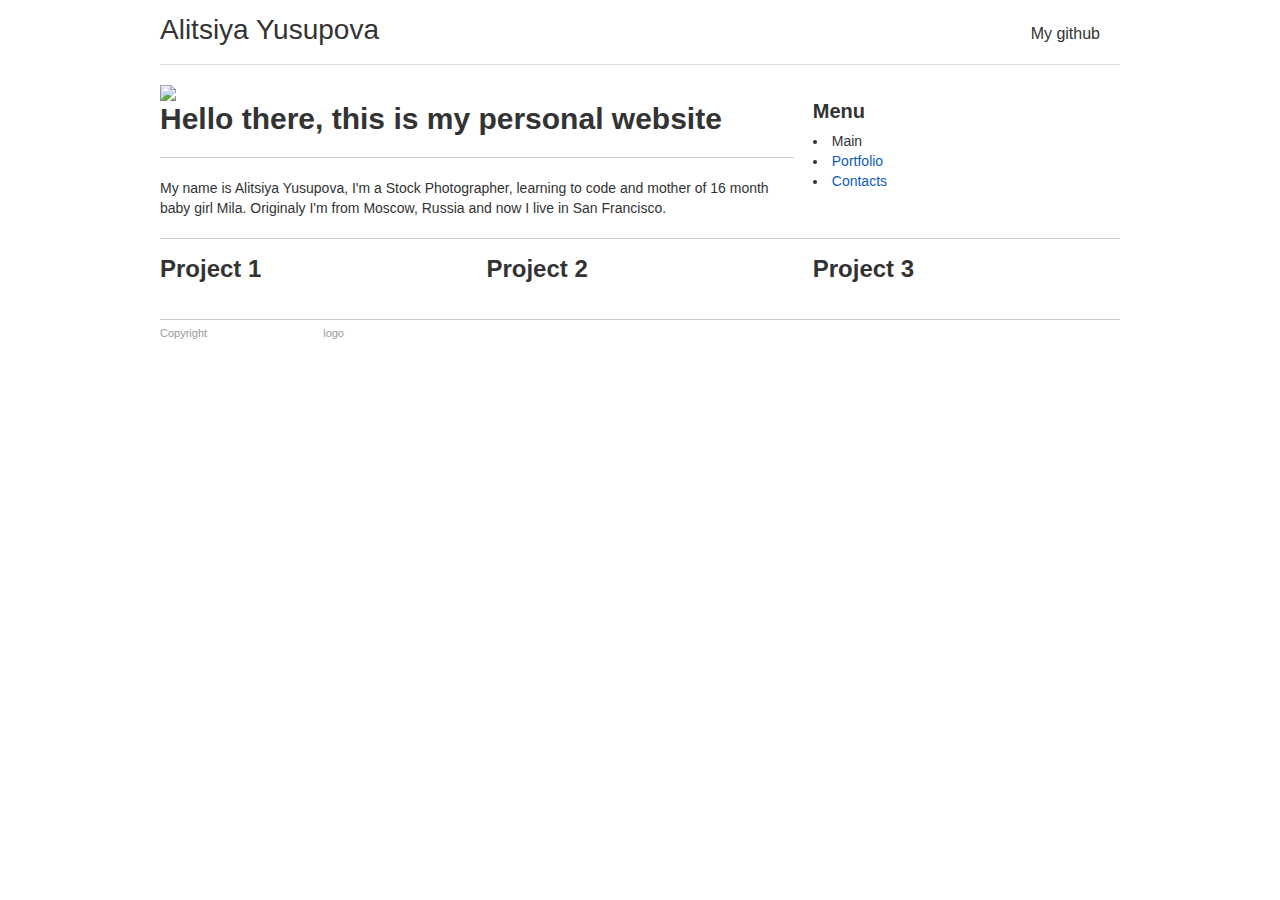
==== index.html @ 3dc0ed8a "first commit" ====
<!DOCTYPE html>
<html lang="en">

<head>
    <meta charset="UTF-8">
    <title>Personal Website</title>
    <link href="minimal.css" rel="stylesheet">
    <style type="text/css"></style>
</head>

<body>
    <div class="container">
        <header>
            <a class="logo" href="">Alitsiya Yusupova</a>
            <nav class="float-right">
                <ul>
                    <li><a href="https://github.com/alitsiya">My github</a></li>
                </ul>
            </nav>
        </header>
        <div class="row">
            <div class="col-12">
                <img class="center" src="http://imgfill.com/728x90" </div>
            </div>
            <div class="row">
                <div class="col-8">
                    <h1>Hello there, this is my personal website</h1>
                    <hr>
                    My name is Alitsiya Yusupova, I'm a Stock Photographer, learning to code and mother of 16 month baby girl Mila. Originaly I'm from Moscow, Russia and now I live in San Francisco.
                </div>
                <div class="col-4">
                    <h3>Menu</h3>
                    <ul>
                        <li>Main</li>
                        <li><a href="portfolio.html">Portfolio</a></li>
            
                        <li><a href="contacts.html">Contacts</a></li>
                    </ul>
                </div>
        </div>
        <hr>
        <div class="row">
            <div class="col-4">
                <h2>Project 1</h2></div>
            <div class="col-4">
                <h2>Project 2</h2></div>
            <div class="col-4">
                <h2>Project 3</h2></div>
        </div>
    <footer><div class="col-2">Copyright</div><div class="col-2">logo</div></footer>
    </div>
</body>

</html>
---- minimal.css ----
/*
	Minimal CSS
	minimalcss.com
*/

/* Reset */
* { margin: 0; padding: 0; -webkit-box-sizing: border-box; -moz-box-sizing: border-box; box-sizing: border-box; }

/* Layout */
body { background-color: #fff; color: #333;	font: 14px/20px "HelveticaNeue-Light", "HelveticaNeue", Helvetica, Arial, sans-serif; }

header { width: 100%; margin: 0 auto; position: relative; padding: 20px 0; border-bottom: 1px solid #ddd; margin-bottom: 20px; }
.logo { font-size: 28px; color: #333; }

nav ul { margin: 0; }
nav ul li { display: inline; margin-right: 20px; font-size: 16px; line-height: 28px; color: #333; }
nav ul li a { color: #333; }

.container { position: relative; text-align: left; width: 960px; max-width: 90%; margin: 0 auto; }

footer { border-top:1px solid #ccc; font-size:11px; line-height:26px; color:#999; }
footer a { color:#999999; }
footer a:hover { color:#105CB6; }
footer ul li { display:inline; list-style:none; padding-left:20px; }

/* Grid */
.row { width: 100%; margin:0 auto 20px auto; display:inline-block; position:relative; }
.col-1, .col-2, .col-3, .col-4, .col-5, .col-6, .col-7, .col-8, .col-9, .col-10, .col-11, .col-12 { float: left; margin-right: 2%; }
.row .col-1:last-child, .row .col-2:last-child, .row .col-3:last-child, .row .col-4:last-child, .row .col-5:last-child, .row .col-6:last-child, .row .col-7:last-child, .row .col-8:last-child, .row .col-9:last-child, .row .col-10:last-child, .row .col-11:last-child, .row .col-12:last-child { margin-right: 0; }
.row:after, .clearfix:after { content: "."; display: block; height: 0; clear: both; visibility: hidden; }

.col-1  { width: 6%; }
.col-2  { width: 15%; }
.col-3  { width: 23.5%; }
.col-4  { width: 32%; }
.col-5  { width: 40%; }
.col-6  { width: 49%; }
.col-7  { width: 56.5%; }
.col-8  { width: 66%; }
.col-9  { width: 74%; }
.col-10 { width: 82.5%; }
.col-11 { width: 91%; }
.col-12 { width: 100%;  }

/* Typography */
a { color: #105CB6; text-decoration: none; }
a:hover, a:focus { color: #105CB6; text-decoration: underline; }
a:active { color: #105CB6; }

h1 { font-size: 30px; line-height: 36px; margin-bottom: 20px; }
h2 { font-size: 24px; line-height: 20px; margin-bottom: 20px; }
h3 { font-size: 20px; line-height: 20px; margin-bottom: 10px; }
h4 { font-size: 16px; line-height: 20px; margin-bottom: 10px; }
h5 { font-size: 14px; line-height: 20px; margin-bottom: 20px; }
h6 { font-size: 12px; line-height: 20px; margin-bottom: 20px; }
h1,h2,h3,h4,h5,h6 { color: #333; }

p { margin-bottom: 20px; }

.float-left     { float: left; }
.float-right    { float: right; }
img.float-left  { float: left; margin: 0 20px 20px 0; }
img.float-right { float: right; margin: 0 0 20px 20px; }
img.center 		{ margin: 0 auto; display: block; }
img {width: 100%}

.text-left 	  { text-align: left; }
.text-center  { text-align: center; }
.text-right   { text-align: right; }
.text-justify { text-align: justify; }

/* Misc */
hr { background-color: #ccc; border: 0px; color: #ccc; height: 1px; margin-bottom: 20px; }

pre, code { background-color: #eee; display:block; padding:10px; }

pre {
	margin-bottom: 20px;
 white-space: pre-wrap;       /* css-3 */
 white-space: -moz-pre-wrap;  /* Mozilla, since 1999 */
 white-space: -pre-wrap;      /* Opera 4-6 */
 white-space: -o-pre-wrap;    /* Opera 7 */
 word-wrap: break-word;       /* Internet Explorer 5.5+ */
}

blockquote { margin: 10px 10px 20px; padding: 9px; background-color: #f8f8f8; color: #666; border-left: 5px solid #ddd; font: 14px/20px Georgia, Times, serif; quotes: "\201C" "\201D"; }
blockquote p { margin: 0; }
blockquote:before { content: open-quote; font-weight: bold; }
blockquote:after  { content: close-quote; font-weight: bold; }

/* List */
ul { margin-bottom: 20px; list-style-position:inside; }
ol { margin-bottom: 20px; list-style-position:inside; }
ul ul, ol ol { margin-bottom:0; }

/* Form */
fieldset { position: relative; border-top:1px solid #ccc; padding: 10px; margin-bottom:20px; }
fieldset legend { font-weight:bold; font-size:16px; padding: 0 5px; }

/* Table */
table { margin-bottom: 20px; width:100%; }
th { font-weight: bold; }
td { text-align: left; }
tfoot { font-style: italic; }

/* Print */
@media print {
	* {
		text-shadow: none !important;
		background: transparent !important;
		box-shadow: none !important;
		color: #000 !important;
	}
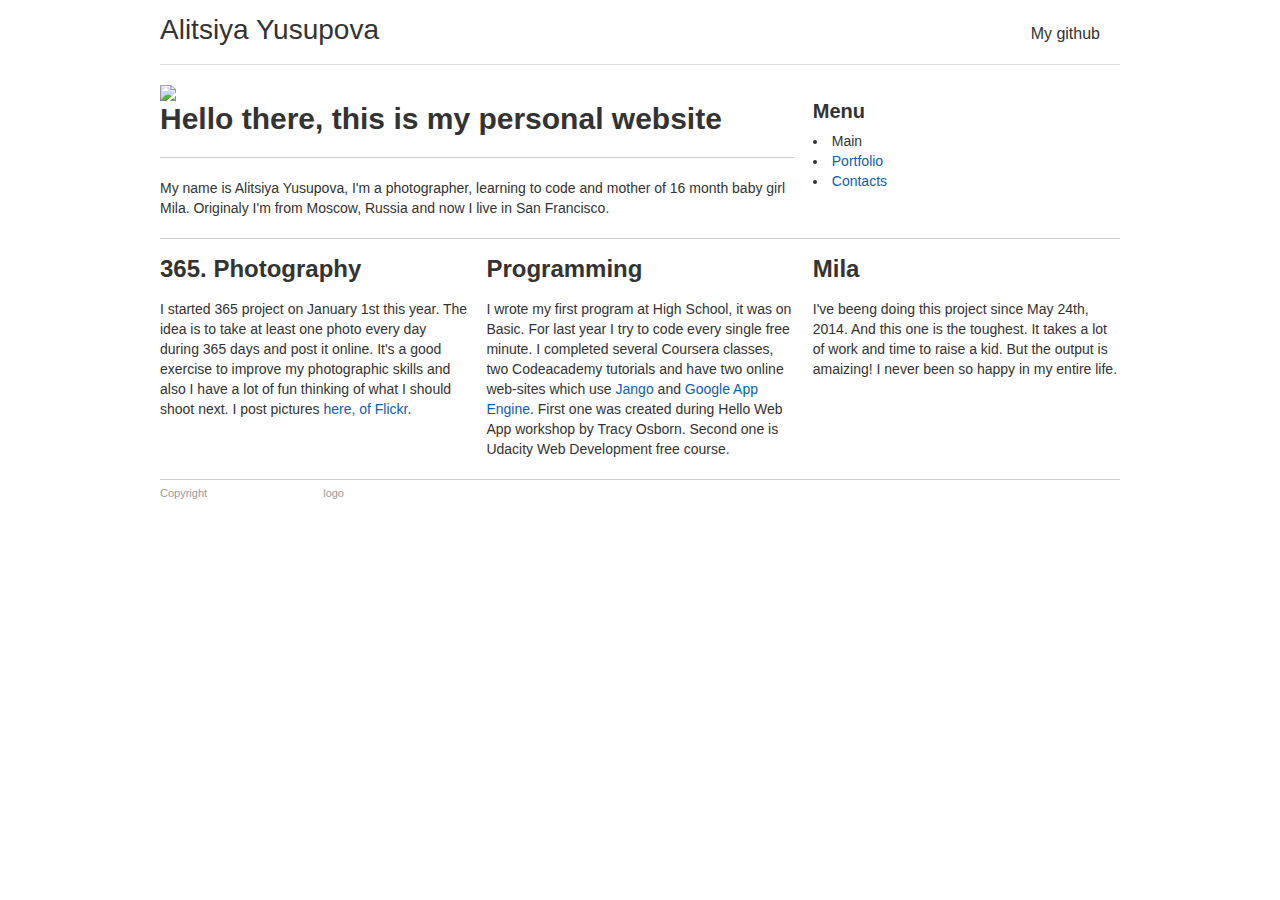
==== commit 9ab84f37: "Index.html change" ====
--- a/index.html
+++ b/index.html
@@ -26,7 +26,7 @@
                 <div class="col-8">
                     <h1>Hello there, this is my personal website</h1>
                     <hr>
-                    My name is Alitsiya Yusupova, I'm a Stock Photographer, learning to code and mother of 16 month baby girl Mila. Originaly I'm from Moscow, Russia and now I live in San Francisco.
+                    My name is Alitsiya Yusupova, I'm a photographer, learning to code and mother of 16 month baby girl Mila. Originaly I'm from Moscow, Russia and now I live in San Francisco.
                 </div>
                 <div class="col-4">
                     <h3>Menu</h3>
@@ -41,11 +41,17 @@
         <hr>
         <div class="row">
             <div class="col-4">
-                <h2>Project 1</h2></div>
+                <h2>365. Photography</h2>
+                I started 365 project on January 1st this year. The idea is to take at least one photo every day during 365 days and post it online. It's a good exercise to improve my photographic skills and also I have a lot of fun thinking of what I should shoot next. I post pictures <a href="https://flic.kr/s/aHsk6GRtA4">here, of Flickr</a>.
+            </div>
             <div class="col-4">
-                <h2>Project 2</h2></div>
+                <h2>Programming</h2>
+                I wrote my first program at High School, it was on Basic. For last year I try to code every single free minute. I completed several Coursera classes, two Codeacademy tutorials and have two online web-sites which use <a href="https://damp-oasis-9090.herokuapp.com/">Jango</a> and <a href="http://ayudacityblog.appspot.com/">Google App Engine</a>. First one was created during Hello Web App workshop by Tracy Osborn. Second one is Udacity Web Development free course. 
+            </div>
             <div class="col-4">
-                <h2>Project 3</h2></div>
+                <h2>Mila</h2>
+                I've beeng doing this project since May 24th, 2014. And this one is the toughest. It takes a lot of work and time to raise a kid. But the output is amaizing! I never been so happy in my entire life. 
+            </div>
         </div>
     <footer><div class="col-2">Copyright</div><div class="col-2">logo</div></footer>
     </div>
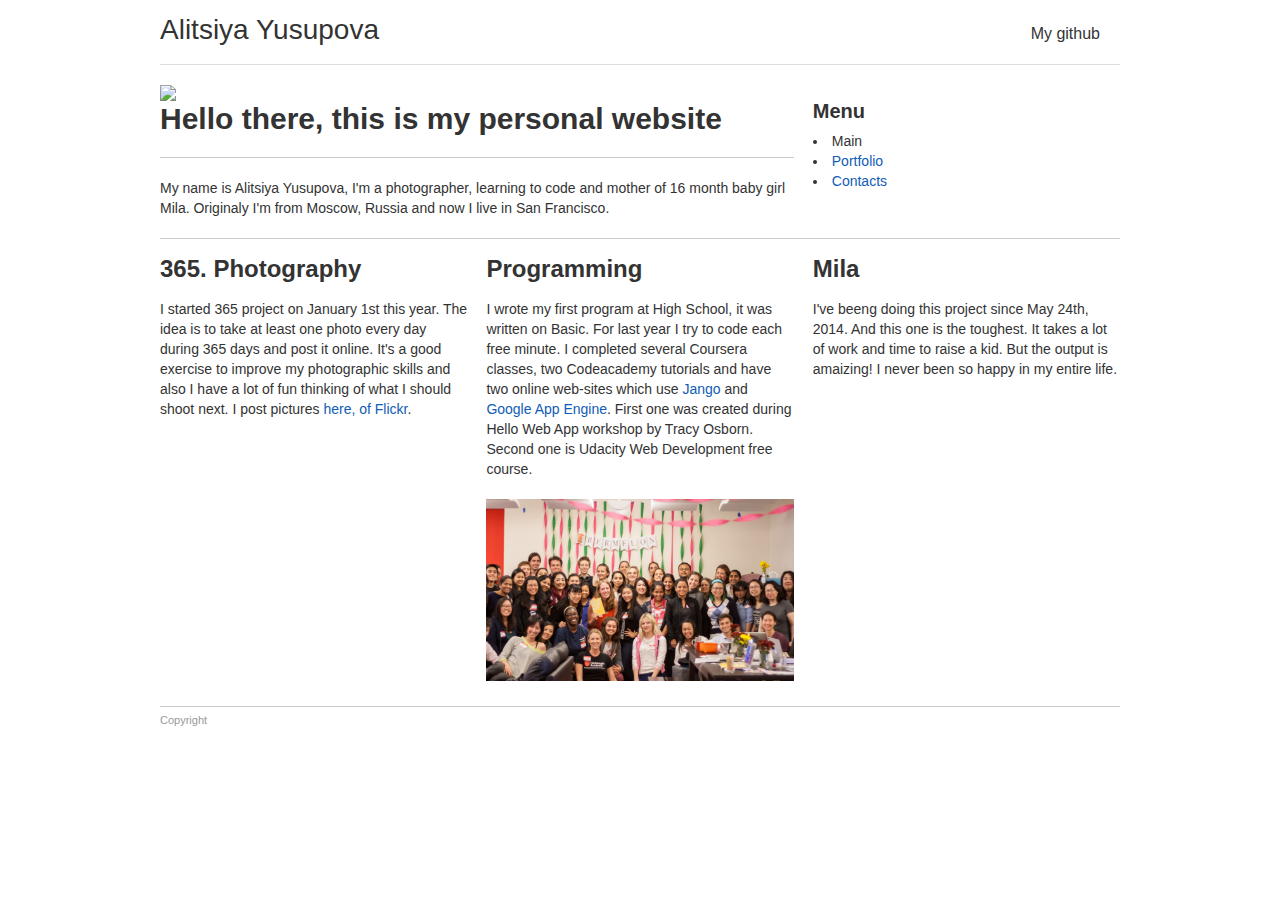
==== commit 7fc501f5: "Pictures updated" ====
--- a/index.html
+++ b/index.html
@@ -25,36 +25,42 @@
             <div class="row">
                 <div class="col-8">
                     <h1>Hello there, this is my personal website</h1>
-                    <hr>
-                    My name is Alitsiya Yusupova, I'm a photographer, learning to code and mother of 16 month baby girl Mila. Originaly I'm from Moscow, Russia and now I live in San Francisco.
+                    <hr> My name is Alitsiya Yusupova, I'm a photographer, learning to code and mother of 16 month baby girl Mila. Originaly I'm from Moscow, Russia and now I live in San Francisco.
                 </div>
                 <div class="col-4">
                     <h3>Menu</h3>
                     <ul>
                         <li>Main</li>
                         <li><a href="portfolio.html">Portfolio</a></li>
-            
                         <li><a href="contacts.html">Contacts</a></li>
                     </ul>
                 </div>
+            </div>
+            <hr>
+            <div class="row">
+                <div class="col-4">
+                    <h2>365. Photography</h2>
+                    <p>I started 365 project on January 1st this year. The idea is to take at least one photo every day during 365 days and post it online. It's a good exercise to improve my photographic skills and also I have a lot of fun thinking of what I should shoot next. I post pictures <a href="https://flic.kr/s/aHsk6GRtA4">here, of Flickr</a>.</p>
+                </div>
+                <div class="col-4">
+                    <h2>Programming</h2>
+                    <p>I wrote my first program at High School, it was written on Basic. For last year I try to code each free minute. I completed several Coursera classes, two Codeacademy tutorials and have two online web-sites which use <a href="https://damp-oasis-9090.herokuapp.com/">Jango</a> and <a href="http://ayudacityblog.appspot.com/">Google App Engine</a>. First one was created during Hello Web App workshop by Tracy Osborn. Second one is Udacity Web Development free course. </p>
+                    <img src="Programming1.jpg" alt="Hello Web App Tutorial" width="100%">
+                </div>
+                <div class="col-4">
+                    <h2>Mila</h2>
+                    <p>
+                        I've beeng doing this project since May 24th, 2014. And this one is the toughest. It takes a lot of work and time to raise a kid. But the output is amaizing! I never been so happy in my entire life. </p>
+                </div>
+            </div>
+            <footer>
+                <div class="col-6">
+                    Copyright
+                </div>
+                <div class="col-6">
+                </div>
+            </footer>
         </div>
-        <hr>
-        <div class="row">
-            <div class="col-4">
-                <h2>365. Photography</h2>
-                I started 365 project on January 1st this year. The idea is to take at least one photo every day during 365 days and post it online. It's a good exercise to improve my photographic skills and also I have a lot of fun thinking of what I should shoot next. I post pictures <a href="https://flic.kr/s/aHsk6GRtA4">here, of Flickr</a>.
-            </div>
-            <div class="col-4">
-                <h2>Programming</h2>
-                I wrote my first program at High School, it was on Basic. For last year I try to code every single free minute. I completed several Coursera classes, two Codeacademy tutorials and have two online web-sites which use <a href="https://damp-oasis-9090.herokuapp.com/">Jango</a> and <a href="http://ayudacityblog.appspot.com/">Google App Engine</a>. First one was created during Hello Web App workshop by Tracy Osborn. Second one is Udacity Web Development free course. 
-            </div>
-            <div class="col-4">
-                <h2>Mila</h2>
-                I've beeng doing this project since May 24th, 2014. And this one is the toughest. It takes a lot of work and time to raise a kid. But the output is amaizing! I never been so happy in my entire life. 
-            </div>
-        </div>
-    <footer><div class="col-2">Copyright</div><div class="col-2">logo</div></footer>
-    </div>
 </body>
 
 </html>--- a/minimal.css
+++ b/minimal.css
@@ -41,6 +41,7 @@
 .col-10 { width: 82.5%; }
 .col-11 { width: 91%; }
 .col-12 { width: 100%;  }
+.col-13 { width: 90;}
 
 /* Typography */
 a { color: #105CB6; text-decoration: none; }
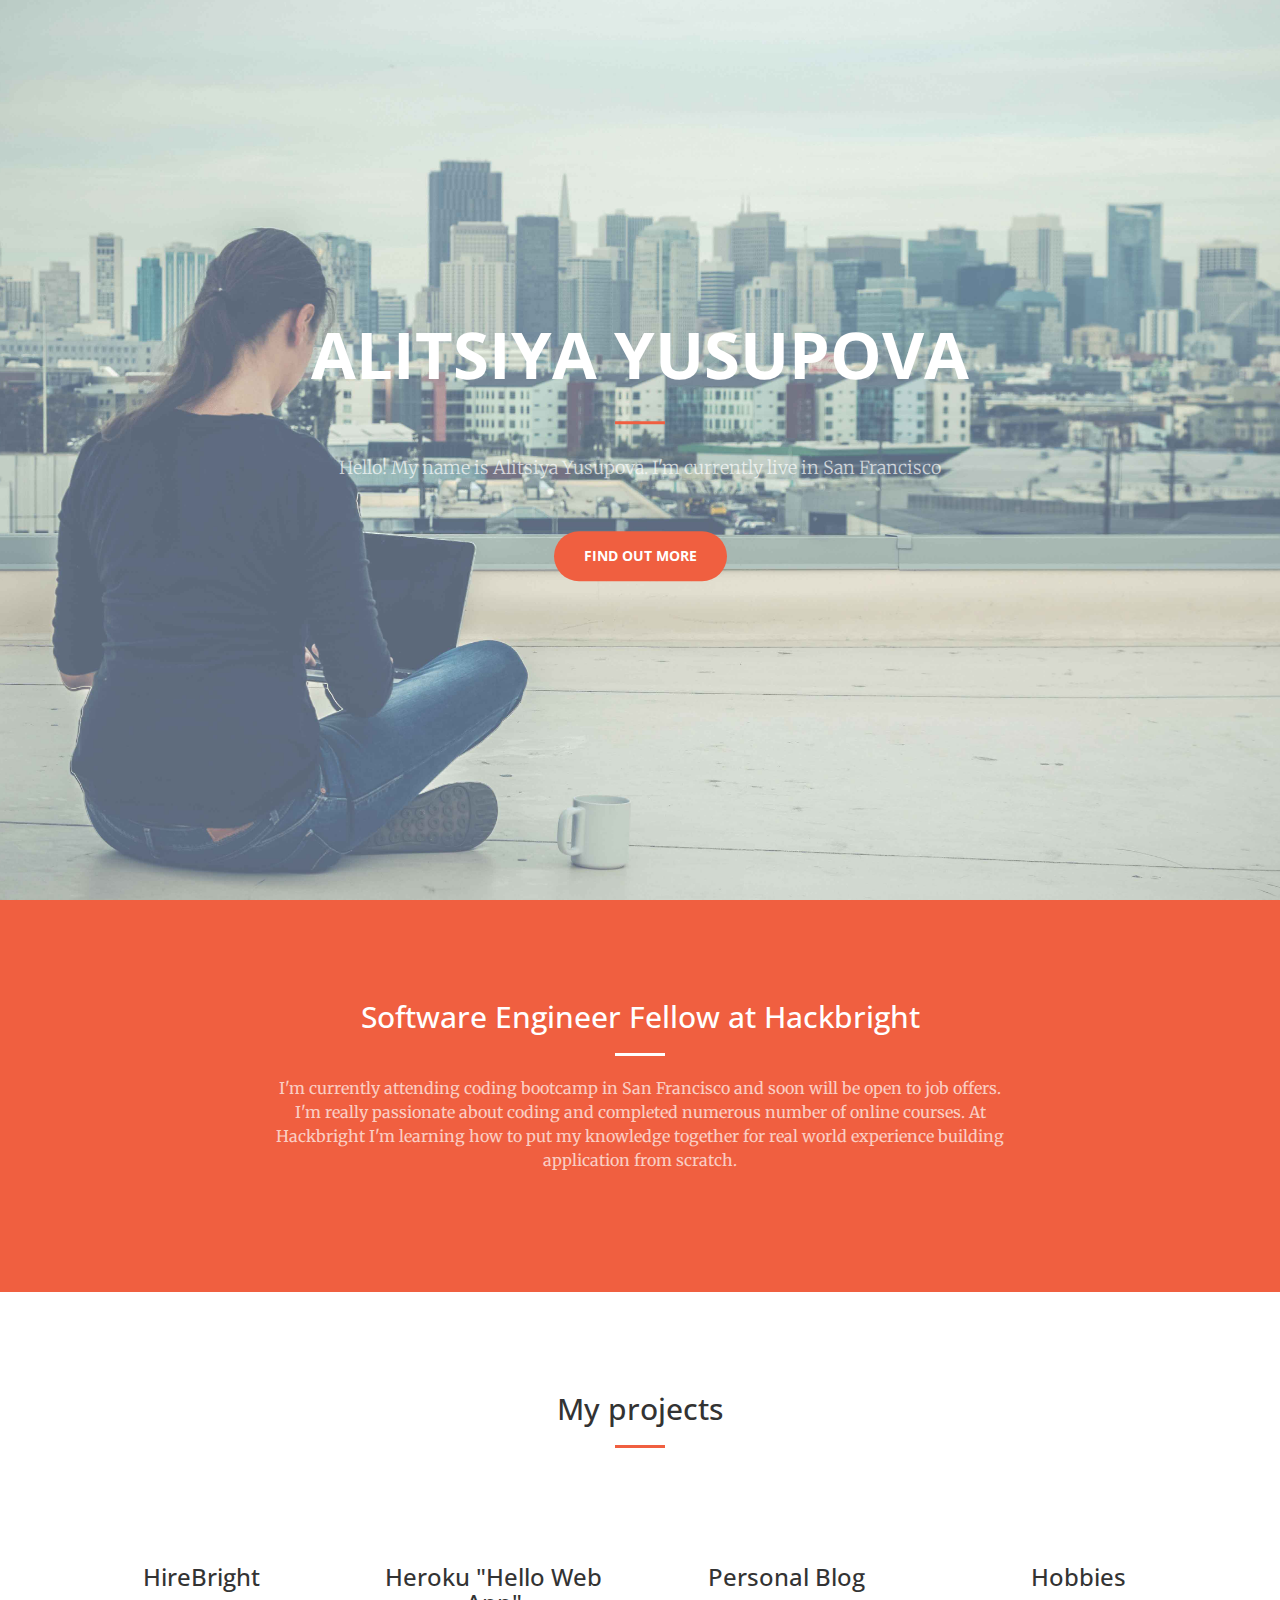
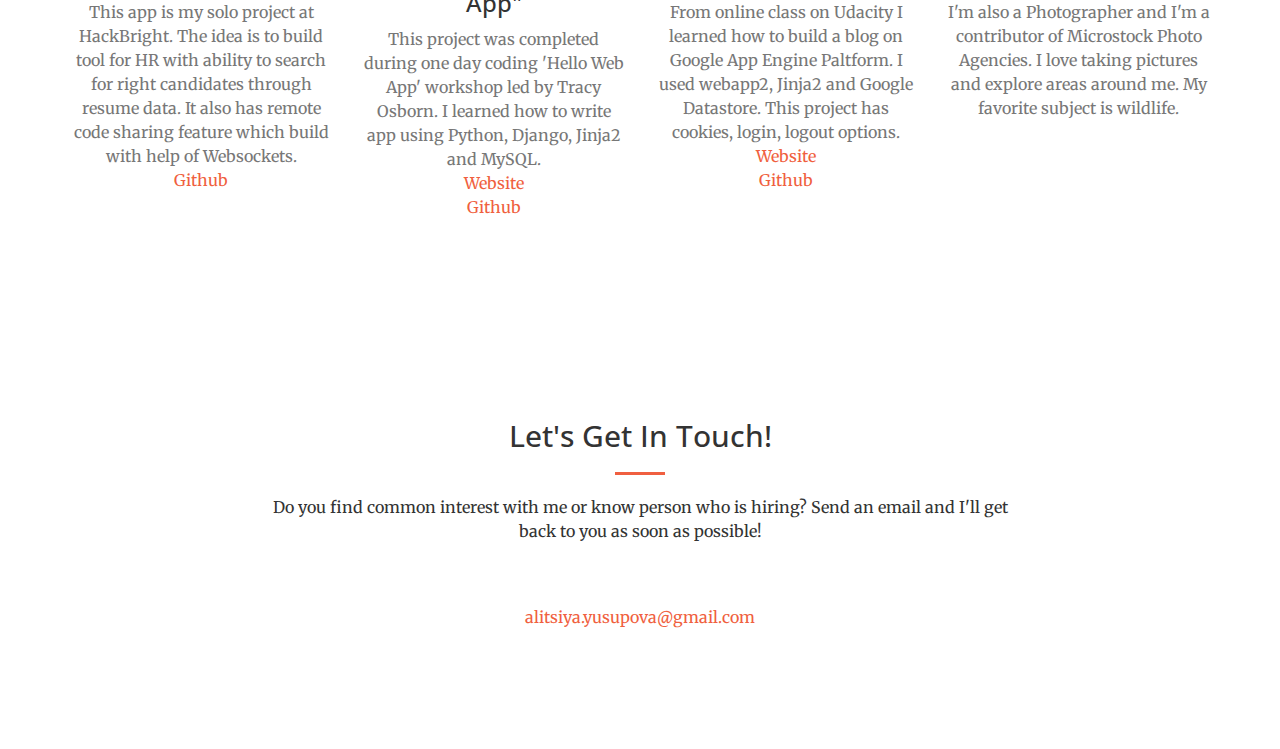
==== commit 8dfc8e67: "New site using bootstrap css" ====
--- a/index.html
+++ b/index.html
@@ -2,65 +2,238 @@
 <html lang="en">
 
 <head>
-    <meta charset="UTF-8">
-    <title>Personal Website</title>
-    <link href="minimal.css" rel="stylesheet">
-    <style type="text/css"></style>
+
+    <meta charset="utf-8">
+    <meta http-equiv="X-UA-Compatible" content="IE=edge">
+    <meta name="viewport" content="width=device-width, initial-scale=1">
+    <meta name="description" content="">
+    <meta name="author" content="">
+
+    <title>Alitsiya Yusupova. Personal website</title>
+
+    <!-- Bootstrap Core CSS -->
+    <link rel="stylesheet" href="css/bootstrap.min.css" type="text/css">
+
+    <!-- Custom Fonts -->
+    <link href='http://fonts.googleapis.com/css?family=Open+Sans:300italic,400italic,600italic,700italic,800italic,400,300,600,700,800' rel='stylesheet' type='text/css'>
+    <link href='http://fonts.googleapis.com/css?family=Merriweather:400,300,300italic,400italic,700,700italic,900,900italic' rel='stylesheet' type='text/css'>
+    <link rel="stylesheet" href="font-awesome/css/font-awesome.min.css" type="text/css">
+
+    <!-- Plugin CSS -->
+    <link rel="stylesheet" href="css/animate.min.css" type="text/css">
+
+    <!-- Custom CSS -->
+    <link rel="stylesheet" href="css/creative.css" type="text/css">
+
+    <!-- HTML5 Shim and Respond.js IE8 support of HTML5 elements and media queries -->
+    <!-- WARNING: Respond.js doesn't work if you view the page via file:// -->
+    <!--[if lt IE 9]>
+        <script src="https://oss.maxcdn.com/libs/html5shiv/3.7.0/html5shiv.js"></script>
+        <script src="https://oss.maxcdn.com/libs/respond.js/1.4.2/respond.min.js"></script>
+    <![endif]-->
+
 </head>
 
-<body>
-    <div class="container">
-        <header>
-            <a class="logo" href="">Alitsiya Yusupova</a>
-            <nav class="float-right">
-                <ul>
-                    <li><a href="https://github.com/alitsiya">My github</a></li>
-                </ul>
-            </nav>
-        </header>
-        <div class="row">
-            <div class="col-12">
-                <img class="center" src="http://imgfill.com/728x90" </div>
-            </div>
-            <div class="row">
-                <div class="col-8">
-                    <h1>Hello there, this is my personal website</h1>
-                    <hr> My name is Alitsiya Yusupova, I'm a photographer, learning to code and mother of 16 month baby girl Mila. Originaly I'm from Moscow, Russia and now I live in San Francisco.
-                </div>
-                <div class="col-4">
-                    <h3>Menu</h3>
-                    <ul>
-                        <li>Main</li>
-                        <li><a href="portfolio.html">Portfolio</a></li>
-                        <li><a href="contacts.html">Contacts</a></li>
-                    </ul>
-                </div>
-            </div>
-            <hr>
-            <div class="row">
-                <div class="col-4">
-                    <h2>365. Photography</h2>
-                    <p>I started 365 project on January 1st this year. The idea is to take at least one photo every day during 365 days and post it online. It's a good exercise to improve my photographic skills and also I have a lot of fun thinking of what I should shoot next. I post pictures <a href="https://flic.kr/s/aHsk6GRtA4">here, of Flickr</a>.</p>
-                </div>
-                <div class="col-4">
-                    <h2>Programming</h2>
-                    <p>I wrote my first program at High School, it was written on Basic. For last year I try to code each free minute. I completed several Coursera classes, two Codeacademy tutorials and have two online web-sites which use <a href="https://damp-oasis-9090.herokuapp.com/">Jango</a> and <a href="http://ayudacityblog.appspot.com/">Google App Engine</a>. First one was created during Hello Web App workshop by Tracy Osborn. Second one is Udacity Web Development free course. </p>
-                    <img src="Programming1.jpg" alt="Hello Web App Tutorial" width="100%">
-                </div>
-                <div class="col-4">
-                    <h2>Mila</h2>
-                    <p>
-                        I've beeng doing this project since May 24th, 2014. And this one is the toughest. It takes a lot of work and time to raise a kid. But the output is amaizing! I never been so happy in my entire life. </p>
-                </div>
-            </div>
-            <footer>
-                <div class="col-6">
-                    Copyright
-                </div>
-                <div class="col-6">
-                </div>
-            </footer>
-        </div>
+<body id="page-top">
+    <header>
+        <div class="header-content">
+            <div class="header-content-inner">
+                <h1>Alitsiya Yusupova</h1>
+                <hr>
+                <p>Hello! My name is Alitsiya Yusupova. I'm currently live in San Francisco</p>
+                <a href="#about" class="btn btn-primary btn-xl page-scroll">Find Out More</a>
+            </div>
+        </div>
+    </header>
+
+    <section class="bg-primary" id="about">
+        <div class="container">
+            <div class="row">
+                <div class="col-lg-8 col-lg-offset-2 text-center">
+                    <h2 class="section-heading">Software Engineer Fellow at Hackbright</h2>
+                    <hr class="light">
+                    <p class="text-faded">I'm currently attending coding bootcamp in San Francisco and soon will be open to job offers. I'm really passionate about coding and completed numerous number of online courses. At Hackbright I'm learning how to put my knowledge together for real world experience building application from scratch.</p>
+                </div>
+            </div>
+        </div>
+    </section>
+
+    <section id="services">
+        <div class="container">
+            <div class="row">
+                <div class="col-lg-12 text-center">
+                    <h2 class="section-heading">My projects</h2>
+                    <hr class="primary">
+                </div>
+            </div>
+        </div>
+        <div class="container">
+            <div class="row">
+                <div class="col-lg-3 col-md-6 text-center">
+                    <div class="service-box">
+                        <i class="fa fa-4x fa-diamond wow bounceIn text-primary"></i>
+                        <h3>HireBright</h3>
+                        <p class="text-muted">This app is my solo project at HackBright. The idea is to build tool for HR with ability to search for right candidates through resume data. It also has remote code sharing feature which build with help of Websockets.</p>
+                        <p><a href="https://github.com/alitsiya/HireBright">Github</a></p>
+                    </div>
+                </div>
+                <div class="col-lg-3 col-md-6 text-center">
+                    <div class="service-box">
+                        <i class="fa fa-4x fa-newspaper-o wow bounceIn text-primary" data-wow-delay=".2s"></i>
+                        <h3>Heroku "Hello Web App"</h3>
+                        <p class="text-muted">This project was completed during one day coding 'Hello Web App' workshop led by Tracy Osborn. I learned how to write app using Python, Django, Jinja2 and MySQL. </p>
+                        <p><a href="https://damp-oasis-9090.herokuapp.com/">Website</a><br>
+                            <a href="https://github.com/alitsiya/hellowebapp">Github</a>
+                        </p>
+                    </div>
+                </div>
+                <div class="col-lg-3 col-md-6 text-center">
+                    <div class="service-box">
+                        <i class="fa fa-4x fa-paper-plane wow bounceIn text-primary" data-wow-delay=".1s"></i>
+                        <h3>Personal Blog</h3>
+                        <p class="text-muted">From online class on Udacity I learned how to build a blog on Google App Engine Paltform. I used webapp2, Jinja2 and Google Datastore. This project has cookies, login, logout options.</p>
+                        <p><a href="http://ayudacityblog.appspot.com/blog">Website</a><br>
+                            <a href="https://github.com/alitsiya/Unit3-blog-">Github</a></p>
+                    </div>
+                </div>
+                <div class="col-lg-3 col-md-6 text-center">
+                    <div class="service-box">
+                        <i class="fa fa-4x fa-heart wow bounceIn text-primary" data-wow-delay=".3s"></i>
+                        <h3>Hobbies</h3>
+                        <p class="text-muted">I'm also a Photographer and I'm a contributor of Microstock Photo  Agencies. I love taking pictures and explore areas around me. My favorite subject is wildlife.</p>
+                    </div>
+                </div>
+            </div>
+        </div>
+    </section>
+
+<!--     <section class="no-padding" id="portfolio">
+        <div class="container-fluid">
+            <div class="row no-gutter">
+                <div class="col-lg-4 col-sm-6">
+                    <a href="#" class="portfolio-box">
+                        <img src="img/portfolio/1.jpg" class="img-responsive" alt="">
+                        <div class="portfolio-box-caption">
+                            <div class="portfolio-box-caption-content">
+                                <div class="project-category text-faded">
+                                    Category
+                                </div>
+                                <div class="project-name">
+                                    Project Name
+                                </div>
+                            </div>
+                        </div>
+                    </a>
+                </div>
+                <div class="col-lg-4 col-sm-6">
+                    <a href="#" class="portfolio-box">
+                        <img src="img/portfolio/2.jpg" class="img-responsive" alt="">
+                        <div class="portfolio-box-caption">
+                            <div class="portfolio-box-caption-content">
+                                <div class="project-category text-faded">
+                                    Category
+                                </div>
+                                <div class="project-name">
+                                    Project Name
+                                </div>
+                            </div>
+                        </div>
+                    </a>
+                </div>
+                <div class="col-lg-4 col-sm-6">
+                    <a href="#" class="portfolio-box">
+                        <img src="img/portfolio/3.jpg" class="img-responsive" alt="">
+                        <div class="portfolio-box-caption">
+                            <div class="portfolio-box-caption-content">
+                                <div class="project-category text-faded">
+                                    Category
+                                </div>
+                                <div class="project-name">
+                                    Project Name
+                                </div>
+                            </div>
+                        </div>
+                    </a>
+                </div>
+                <div class="col-lg-4 col-sm-6">
+                    <a href="#" class="portfolio-box">
+                        <img src="img/portfolio/4.jpg" class="img-responsive" alt="">
+                        <div class="portfolio-box-caption">
+                            <div class="portfolio-box-caption-content">
+                                <div class="project-category text-faded">
+                                    Category
+                                </div>
+                                <div class="project-name">
+                                    Project Name
+                                </div>
+                            </div>
+                        </div>
+                    </a>
+                </div>
+                <div class="col-lg-4 col-sm-6">
+                    <a href="#" class="portfolio-box">
+                        <img src="img/portfolio/5.jpg" class="img-responsive" alt="">
+                        <div class="portfolio-box-caption">
+                            <div class="portfolio-box-caption-content">
+                                <div class="project-category text-faded">
+                                    Category
+                                </div>
+                                <div class="project-name">
+                                    Project Name
+                                </div>
+                            </div>
+                        </div>
+                    </a>
+                </div>
+                <div class="col-lg-4 col-sm-6">
+                    <a href="#" class="portfolio-box">
+                        <img src="img/portfolio/6.jpg" class="img-responsive" alt="">
+                        <div class="portfolio-box-caption">
+                            <div class="portfolio-box-caption-content">
+                                <div class="project-category text-faded">
+                                    Category
+                                </div>
+                                <div class="project-name">
+                                    Project Name
+                                </div>
+                            </div>
+                        </div>
+                    </a>
+                </div>
+            </div>
+        </div>
+    </section> -->
+
+    <section id="contact">
+        <div class="container">
+            <div class="row">
+                <div class="col-lg-8 col-lg-offset-2 text-center">
+                    <h2 class="section-heading">Let's Get In Touch!</h2>
+                    <hr class="primary">
+                    <p>Do you find common interest with me or know person who is hiring? Send an email and I'll get back to you as soon as possible!</p>
+                </div><br>
+                <div class="col-lg-8 col-lg-offset-2 text-center">
+                    <i class="fa fa-envelope-o fa-3x wow bounceIn" data-wow-delay=".1s"></i>
+                    <p><a href="mailto:alitsiya.yusupova@gmail.com">alitsiya.yusupova@gmail.com</a></p>
+                </div>
+            </div>
+        </div>
+    </section>
+
+    <!-- jQuery -->
+    <script src="js/jquery.js"></script>
+
+    <!-- Bootstrap Core JavaScript -->
+    <script src="js/bootstrap.min.js"></script>
+
+    <!-- Plugin JavaScript -->
+    <script src="js/jquery.easing.min.js"></script>
+    <script src="js/jquery.fittext.js"></script>
+    <script src="js/wow.min.js"></script>
+
+    <!-- Custom Theme JavaScript -->
+    <script src="js/creative.js"></script>
+
 </body>
 
-</html>+</html>
--- a/css/creative.css
+++ b/css/creative.css
@@ -0,0 +1,476 @@
+/*!
+ * Start Bootstrap - Creative Bootstrap Theme (http://startbootstrap.com)
+ * Code licensed under the Apache License v2.0.
+ * For details, see http://www.apache.org/licenses/LICENSE-2.0.
+ */
+
+html,
+body {
+    width: 100%;
+    height: 100%;
+}
+
+body {
+    font-family: Merriweather,'Helvetica Neue',Arial,sans-serif;
+}
+
+hr {
+    max-width: 50px;
+    border-color: #f05f40;
+    border-width: 3px;
+}
+
+hr.light {
+    border-color: #fff;
+}
+
+a {
+    color: #f05f40;
+    -webkit-transition: all .35s;
+    -moz-transition: all .35s;
+    transition: all .35s;
+}
+
+a:hover,
+a:focus {
+    color: #eb3812;
+}
+
+h1,
+h2,
+h3,
+h4,
+h5,
+h6 {
+    font-family: 'Open Sans','Helvetica Neue',Arial,sans-serif;
+}
+
+p {
+    margin-bottom: 20px;
+    font-size: 16px;
+    line-height: 1.5;
+}
+
+.bg-primary {
+    background-color: #f05f40;
+}
+
+.bg-dark {
+    color: #fff;
+    background-color: #222;
+}
+
+.text-faded {
+    color: rgba(255,255,255,.7);
+}
+
+section {
+    padding: 100px 0;
+}
+
+aside {
+    padding: 50px 0;
+}
+
+.no-padding {
+    padding: 0;
+}
+
+.navbar-default {
+    border-color: rgba(34,34,34,.05);
+    font-family: 'Open Sans','Helvetica Neue',Arial,sans-serif;
+    background-color: #fff;
+    -webkit-transition: all .35s;
+    -moz-transition: all .35s;
+    transition: all .35s;
+}
+
+.navbar-default .navbar-header .navbar-brand {
+    text-transform: uppercase;
+    font-family: 'Open Sans','Helvetica Neue',Arial,sans-serif;
+    font-weight: 700;
+    color: #f05f40;
+}
+
+.navbar-default .navbar-header .navbar-brand:hover,
+.navbar-default .navbar-header .navbar-brand:focus {
+    color: #eb3812;
+}
+
+.navbar-default .nav > li>a,
+.navbar-default .nav>li>a:focus {
+    text-transform: uppercase;
+    font-size: 13px;
+    font-weight: 700;
+    color: #222;
+}
+
+.navbar-default .nav > li>a:hover,
+.navbar-default .nav>li>a:focus:hover {
+    color: #f05f40;
+}
+
+.navbar-default .nav > li.active>a,
+.navbar-default .nav>li.active>a:focus {
+    color: #f05f40!important;
+    background-color: transparent;
+}
+
+.navbar-default .nav > li.active>a:hover,
+.navbar-default .nav>li.active>a:focus:hover {
+    background-color: transparent;
+}
+
+@media(min-width:768px) {
+    .navbar-default {
+        border-color: rgba(255,255,255,.3);
+        background-color: transparent;
+    }
+
+    .navbar-default .navbar-header .navbar-brand {
+        color: rgba(255,255,255,.7);
+    }
+
+    .navbar-default .navbar-header .navbar-brand:hover,
+    .navbar-default .navbar-header .navbar-brand:focus {
+        color: #fff;
+    }
+
+    .navbar-default .nav > li>a,
+    .navbar-default .nav>li>a:focus {
+        color: rgba(255,255,255,.7);
+    }
+
+    .navbar-default .nav > li>a:hover,
+    .navbar-default .nav>li>a:focus:hover {
+        color: #fff;
+    }
+
+    .navbar-default.affix {
+        border-color: rgba(34,34,34,.05);
+        background-color: #fff;
+    }
+
+    .navbar-default.affix .navbar-header .navbar-brand {
+        font-size: 14px;
+        color: #f05f40;
+    }
+
+    .navbar-default.affix .navbar-header .navbar-brand:hover,
+    .navbar-default.affix .navbar-header .navbar-brand:focus {
+        color: #eb3812;
+    }
+
+    .navbar-default.affix .nav > li>a,
+    .navbar-default.affix .nav>li>a:focus {
+        color: #222;
+    }
+
+    .navbar-default.affix .nav > li>a:hover,
+    .navbar-default.affix .nav>li>a:focus:hover {
+        color: #f05f40;
+    }
+}
+
+header {
+    position: relative;
+    width: 100%;
+    min-height: auto;
+    text-align: center;
+    color: #fff;
+    background-image: url(../img/header.jpg);
+    background-position: center;
+    -webkit-background-size: cover;
+    -moz-background-size: cover;
+    background-size: cover;
+    -o-background-size: cover;
+}
+
+header .header-content {
+    position: relative;
+    width: 100%;
+    padding: 100px 15px;
+    text-align: center;
+}
+
+header .header-content .header-content-inner h1 {
+    margin-top: 0;
+    margin-bottom: 0;
+    text-transform: uppercase;
+    font-weight: 700;
+}
+
+header .header-content .header-content-inner hr {
+    margin: 30px auto;
+}
+
+header .header-content .header-content-inner p {
+    margin-bottom: 50px;
+    font-size: 16px;
+    font-weight: 300;
+    color: rgba(255,255,255,.7);
+}
+
+@media(min-width:768px) {
+    header {
+        min-height: 100%;
+    }
+
+    header .header-content {
+        position: absolute;
+        top: 50%;
+        padding: 0 50px;
+        -webkit-transform: translateY(-50%);
+        -ms-transform: translateY(-50%);
+        transform: translateY(-50%);
+    }
+
+    header .header-content .header-content-inner {
+        margin-right: auto;
+        margin-left: auto;
+        max-width: 1000px;
+    }
+
+    header .header-content .header-content-inner p {
+        margin-right: auto;
+        margin-left: auto;
+        max-width: 80%;
+        font-size: 18px;
+    }
+}
+
+.section-heading {
+    margin-top: 0;
+}
+
+.service-box {
+    margin: 50px auto 0;
+    max-width: 400px;
+}
+
+@media(min-width:992px) {
+    .service-box {
+        margin: 20px auto 0;
+    }
+}
+
+.service-box p {
+    margin-bottom: 0;
+}
+
+.portfolio-box {
+    display: block;
+    position: relative;
+    margin: 0 auto;
+    max-width: 650px;
+}
+
+.portfolio-box .portfolio-box-caption {
+    display: block;
+    position: absolute;
+    bottom: 0;
+    width: 100%;
+    height: 100%;
+    text-align: center;
+    color: #fff;
+    opacity: 0;
+    background: rgba(240,95,64,.9);
+    -webkit-transition: all .35s;
+    -moz-transition: all .35s;
+    transition: all .35s;
+}
+
+.portfolio-box .portfolio-box-caption .portfolio-box-caption-content {
+    position: absolute;
+    top: 50%;
+    width: 100%;
+    text-align: center;
+    transform: translateY(-50%);
+}
+
+.portfolio-box .portfolio-box-caption .portfolio-box-caption-content .project-category,
+.portfolio-box .portfolio-box-caption .portfolio-box-caption-content .project-name {
+    padding: 0 15px;
+    font-family: 'Open Sans','Helvetica Neue',Arial,sans-serif;
+}
+
+.portfolio-box .portfolio-box-caption .portfolio-box-caption-content .project-category {
+    text-transform: uppercase;
+    font-size: 14px;
+    font-weight: 600;
+}
+
+.portfolio-box .portfolio-box-caption .portfolio-box-caption-content .project-name {
+    font-size: 18px;
+}
+
+.portfolio-box:hover .portfolio-box-caption {
+    opacity: 1;
+}
+
+@media(min-width:768px) {
+    .portfolio-box .portfolio-box-caption .portfolio-box-caption-content .project-category {
+        font-size: 16px;
+    }
+
+    .portfolio-box .portfolio-box-caption .portfolio-box-caption-content .project-name {
+        font-size: 22px;
+    }
+}
+
+.call-to-action h2 {
+    margin: 0 auto 20px;
+}
+
+.text-primary {
+    color: #f05f40;
+}
+
+.no-gutter > [class*=col-] {
+    padding-right: 0;
+    padding-left: 0;
+}
+
+.btn-default {
+    border-color: #fff;
+    color: #222;
+    background-color: #fff;
+    -webkit-transition: all .35s;
+    -moz-transition: all .35s;
+    transition: all .35s;
+}
+
+.btn-default:hover,
+.btn-default:focus,
+.btn-default.focus,
+.btn-default:active,
+.btn-default.active,
+.open > .dropdown-toggle.btn-default {
+    border-color: #ededed;
+    color: #222;
+    background-color: #f2f2f2;
+}
+
+.btn-default:active,
+.btn-default.active,
+.open > .dropdown-toggle.btn-default {
+    background-image: none;
+}
+
+.btn-default.disabled,
+.btn-default[disabled],
+fieldset[disabled] .btn-default,
+.btn-default.disabled:hover,
+.btn-default[disabled]:hover,
+fieldset[disabled] .btn-default:hover,
+.btn-default.disabled:focus,
+.btn-default[disabled]:focus,
+fieldset[disabled] .btn-default:focus,
+.btn-default.disabled.focus,
+.btn-default[disabled].focus,
+fieldset[disabled] .btn-default.focus,
+.btn-default.disabled:active,
+.btn-default[disabled]:active,
+fieldset[disabled] .btn-default:active,
+.btn-default.disabled.active,
+.btn-default[disabled].active,
+fieldset[disabled] .btn-default.active {
+    border-color: #fff;
+    background-color: #fff;
+}
+
+.btn-default .badge {
+    color: #fff;
+    background-color: #222;
+}
+
+.btn-primary {
+    border-color: #f05f40;
+    color: #fff;
+    background-color: #f05f40;
+    -webkit-transition: all .35s;
+    -moz-transition: all .35s;
+    transition: all .35s;
+}
+
+.btn-primary:hover,
+.btn-primary:focus,
+.btn-primary.focus,
+.btn-primary:active,
+.btn-primary.active,
+.open > .dropdown-toggle.btn-primary {
+    border-color: #ed431f;
+    color: #fff;
+    background-color: #ee4b28;
+}
+
+.btn-primary:active,
+.btn-primary.active,
+.open > .dropdown-toggle.btn-primary {
+    background-image: none;
+}
+
+.btn-primary.disabled,
+.btn-primary[disabled],
+fieldset[disabled] .btn-primary,
+.btn-primary.disabled:hover,
+.btn-primary[disabled]:hover,
+fieldset[disabled] .btn-primary:hover,
+.btn-primary.disabled:focus,
+.btn-primary[disabled]:focus,
+fieldset[disabled] .btn-primary:focus,
+.btn-primary.disabled.focus,
+.btn-primary[disabled].focus,
+fieldset[disabled] .btn-primary.focus,
+.btn-primary.disabled:active,
+.btn-primary[disabled]:active,
+fieldset[disabled] .btn-primary:active,
+.btn-primary.disabled.active,
+.btn-primary[disabled].active,
+fieldset[disabled] .btn-primary.active {
+    border-color: #f05f40;
+    background-color: #f05f40;
+}
+
+.btn-primary .badge {
+    color: #f05f40;
+    background-color: #fff;
+}
+
+.btn {
+    border: 0;
+    border-radius: 300px;
+    text-transform: uppercase;
+    font-family: 'Open Sans','Helvetica Neue',Arial,sans-serif;
+    font-weight: 700;
+}
+
+.btn-xl {
+    padding: 15px 30px;
+}
+
+::-moz-selection {
+    text-shadow: none;
+    color: #fff;
+    background: #222;
+}
+
+::selection {
+    text-shadow: none;
+    color: #fff;
+    background: #222;
+}
+
+img::selection {
+    color: #fff;
+    background: 0 0;
+}
+
+img::-moz-selection {
+    color: #fff;
+    background: 0 0;
+}
+
+body {
+    webkit-tap-highlight-color: #222;
+}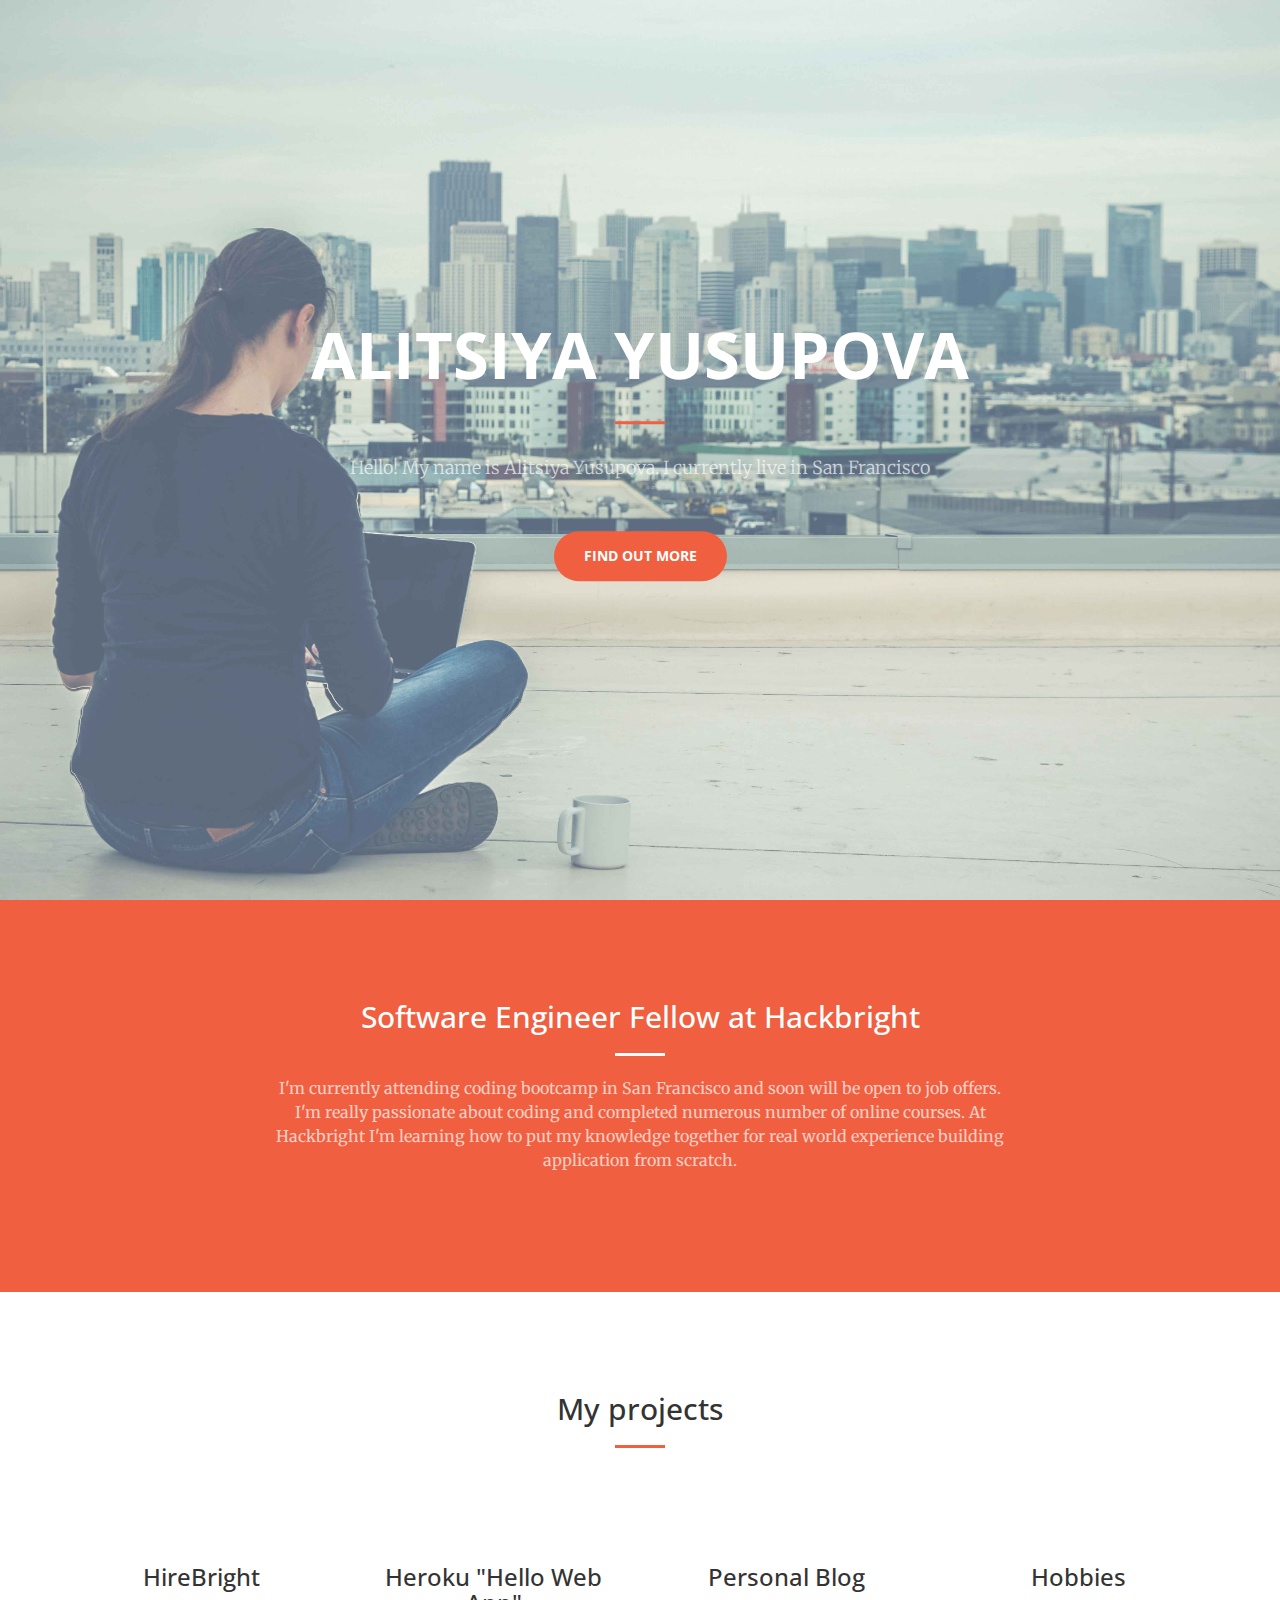
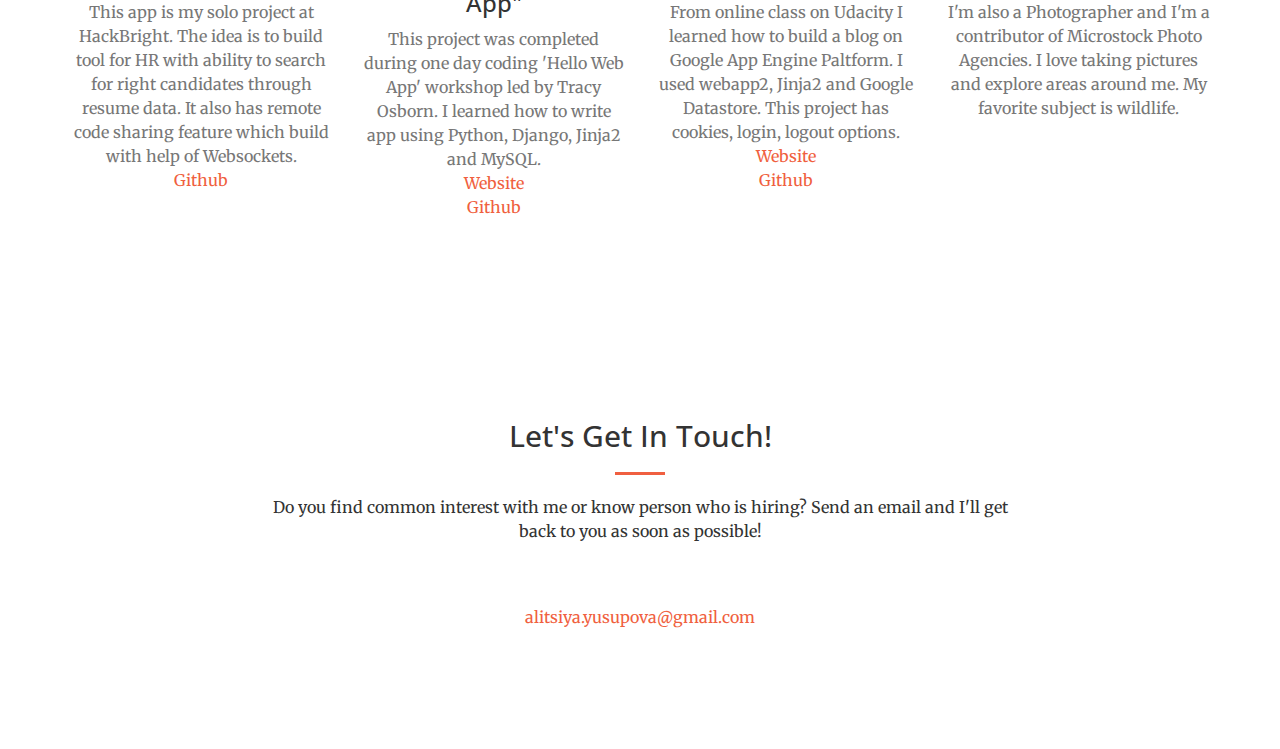
==== commit e751ac53: "Typo fix" ====
--- a/index.html
+++ b/index.html
@@ -40,7 +40,7 @@
             <div class="header-content-inner">
                 <h1>Alitsiya Yusupova</h1>
                 <hr>
-                <p>Hello! My name is Alitsiya Yusupova. I'm currently live in San Francisco</p>
+                <p>Hello! My name is Alitsiya Yusupova. I currently live in San Francisco</p>
                 <a href="#about" class="btn btn-primary btn-xl page-scroll">Find Out More</a>
             </div>
         </div>
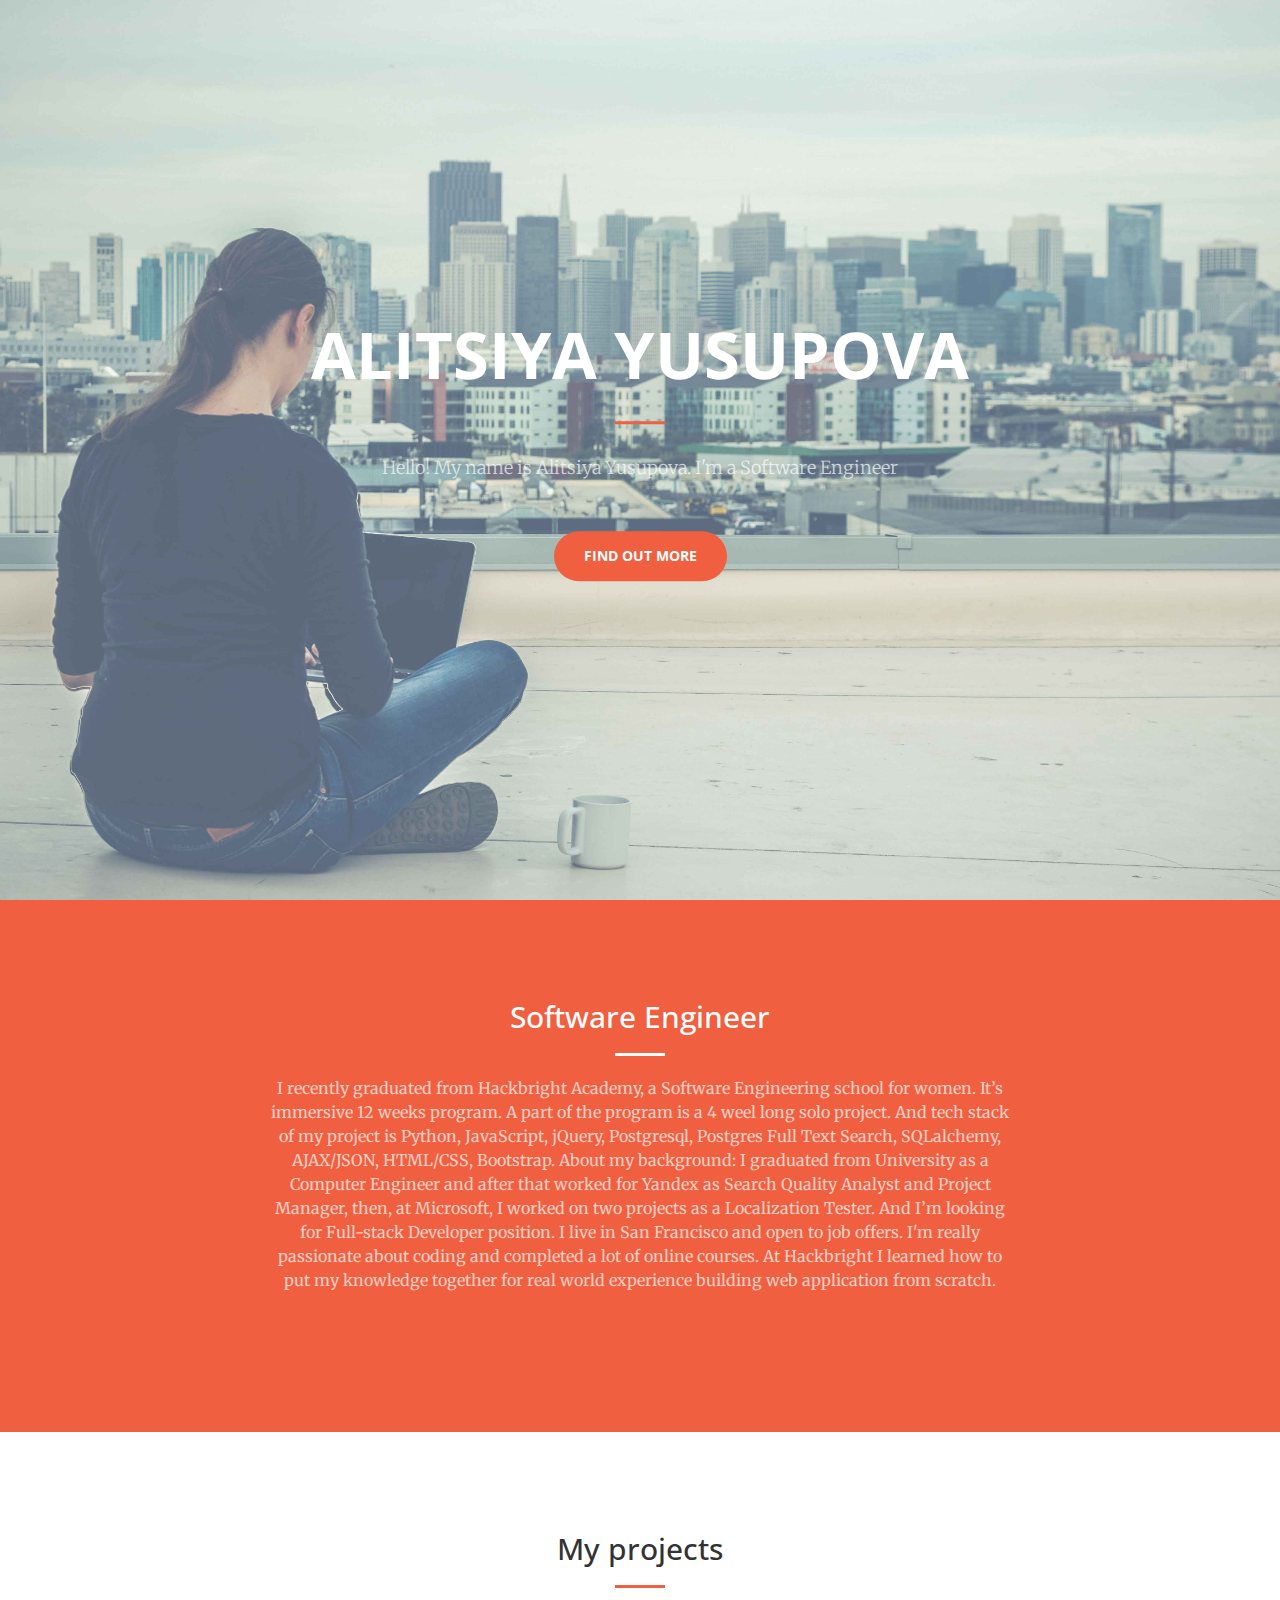
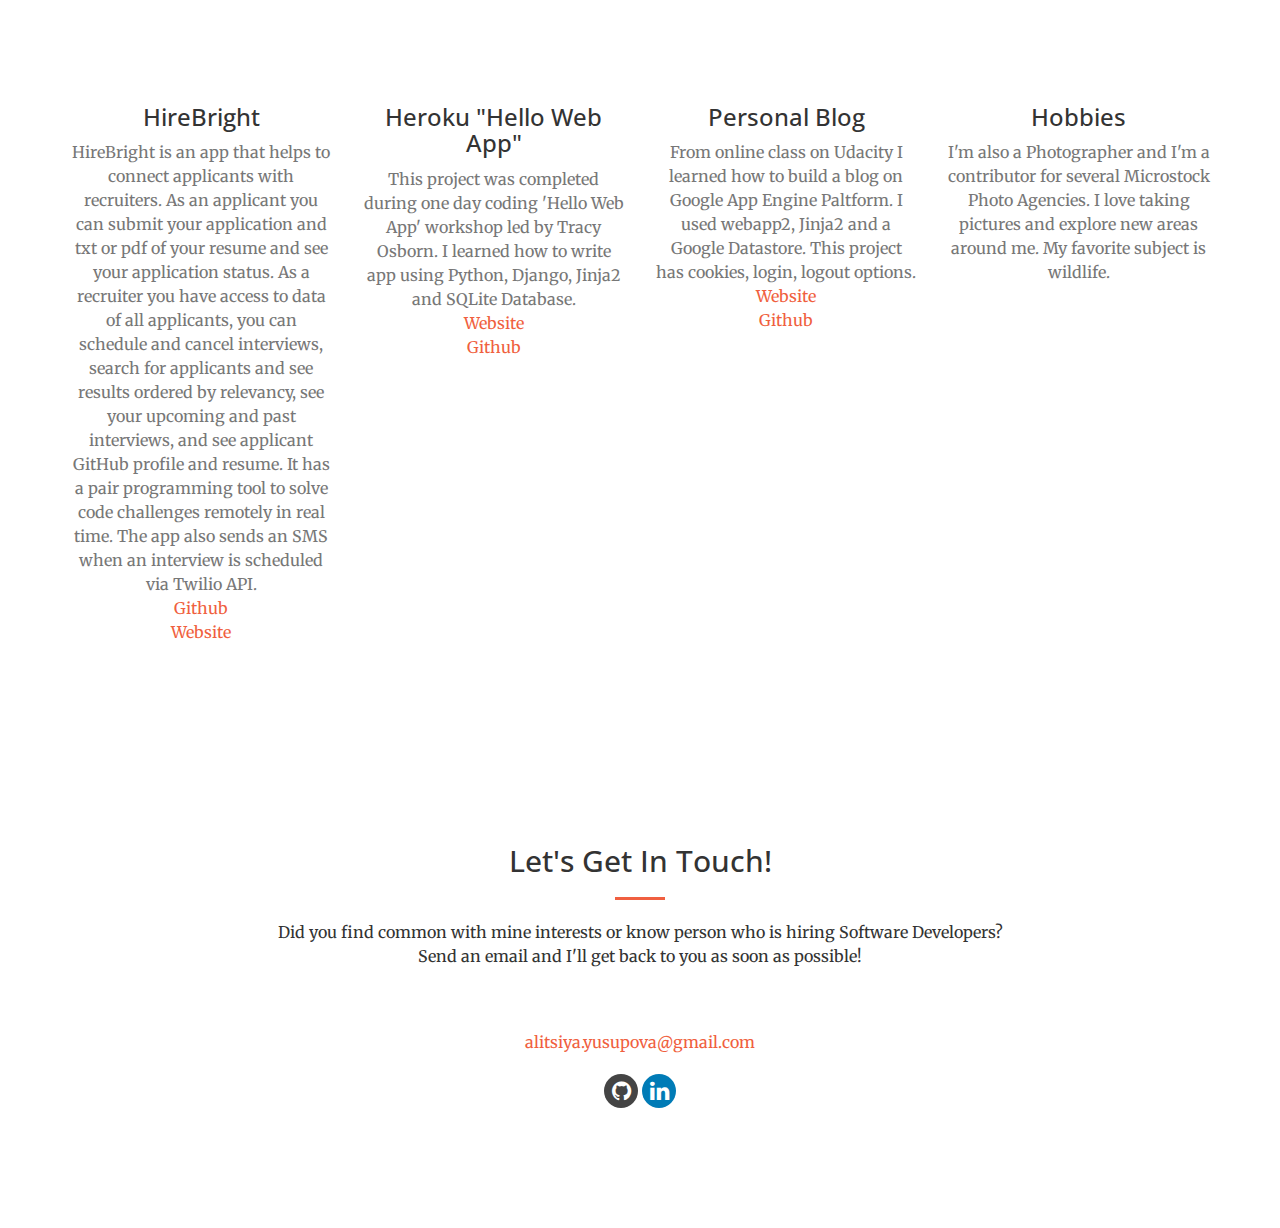
==== commit 76613db4: "Social network icons added" ====
--- a/index.html
+++ b/index.html
@@ -9,10 +9,11 @@
     <meta name="description" content="">
     <meta name="author" content="">
 
-    <title>Alitsiya Yusupova. Personal website</title>
+    <title>Alitsiya Yusupova - Software Engineer. Personal website</title>
 
     <!-- Bootstrap Core CSS -->
     <link rel="stylesheet" href="css/bootstrap.min.css" type="text/css">
+    <link rel="stylesheet" href="css/bootstrap-social.css" type="text/css">
 
     <!-- Custom Fonts -->
     <link href='http://fonts.googleapis.com/css?family=Open+Sans:300italic,400italic,600italic,700italic,800italic,400,300,600,700,800' rel='stylesheet' type='text/css'>
@@ -40,7 +41,7 @@
             <div class="header-content-inner">
                 <h1>Alitsiya Yusupova</h1>
                 <hr>
-                <p>Hello! My name is Alitsiya Yusupova. I currently live in San Francisco</p>
+                <p>Hello! My name is Alitsiya Yusupova. I'm a Software Engineer</p>
                 <a href="#about" class="btn btn-primary btn-xl page-scroll">Find Out More</a>
             </div>
         </div>
@@ -50,9 +51,12 @@
         <div class="container">
             <div class="row">
                 <div class="col-lg-8 col-lg-offset-2 text-center">
-                    <h2 class="section-heading">Software Engineer Fellow at Hackbright</h2>
+                    <h2 class="section-heading">Software Engineer</h2>
                     <hr class="light">
-                    <p class="text-faded">I'm currently attending coding bootcamp in San Francisco and soon will be open to job offers. I'm really passionate about coding and completed numerous number of online courses. At Hackbright I'm learning how to put my knowledge together for real world experience building application from scratch.</p>
+                    <p class="text-faded">
+                        I recently graduated from Hackbright Academy, a Software Engineering school for women. It’s immersive 12 weeks program. A part of the program is a 4 weel long solo project. And tech stack of my project is Python, JavaScript, jQuery, Postgresql, Postgres Full Text Search, SQLalchemy, AJAX/JSON, HTML/CSS, Bootstrap. 
+                        About my background: I graduated from University as a Computer Engineer and after that worked for Yandex as Search Quality Analyst and Project Manager, then, at Microsoft, I worked on two projects as a Localization Tester. And I’m looking for Full-stack Developer position. I live in San Francisco and open to job offers. I'm really passionate about coding and completed a lot of online courses. At Hackbright I learned how to put my knowledge together for real world experience building web application from scratch.</p>
+                        <img src="img/alitsiyah-yusupova.jpg" alt="" width=200>
                 </div>
             </div>
         </div>
@@ -73,15 +77,16 @@
                     <div class="service-box">
                         <i class="fa fa-4x fa-diamond wow bounceIn text-primary"></i>
                         <h3>HireBright</h3>
-                        <p class="text-muted">This app is my solo project at HackBright. The idea is to build tool for HR with ability to search for right candidates through resume data. It also has remote code sharing feature which build with help of Websockets.</p>
+                        <p class="text-muted">HireBright is an app that helps to connect applicants with recruiters. As an applicant you can submit your application and txt or pdf of your resume and see your application status. As a recruiter you have access to data of all applicants, you can schedule and cancel interviews, search for applicants and see results ordered by relevancy, see your upcoming and past interviews, and see applicant GitHub profile and resume. It has a pair programming tool to solve code challenges remotely in real time. The app also sends an SMS when an interview is scheduled via Twilio API.</p>
                         <p><a href="https://github.com/alitsiya/HireBright">Github</a></p>
+                        <p><a href="http://hirebright.herokuapp.com/">Website</a></p>
                     </div>
                 </div>
                 <div class="col-lg-3 col-md-6 text-center">
                     <div class="service-box">
                         <i class="fa fa-4x fa-newspaper-o wow bounceIn text-primary" data-wow-delay=".2s"></i>
                         <h3>Heroku "Hello Web App"</h3>
-                        <p class="text-muted">This project was completed during one day coding 'Hello Web App' workshop led by Tracy Osborn. I learned how to write app using Python, Django, Jinja2 and MySQL. </p>
+                        <p class="text-muted">This project was completed during one day coding 'Hello Web App' workshop led by Tracy Osborn. I learned how to write app using Python, Django, Jinja2 and SQLite Database. </p>
                         <p><a href="https://damp-oasis-9090.herokuapp.com/">Website</a><br>
                             <a href="https://github.com/alitsiya/hellowebapp">Github</a>
                         </p>
@@ -91,7 +96,7 @@
                     <div class="service-box">
                         <i class="fa fa-4x fa-paper-plane wow bounceIn text-primary" data-wow-delay=".1s"></i>
                         <h3>Personal Blog</h3>
-                        <p class="text-muted">From online class on Udacity I learned how to build a blog on Google App Engine Paltform. I used webapp2, Jinja2 and Google Datastore. This project has cookies, login, logout options.</p>
+                        <p class="text-muted">From online class on Udacity I learned how to build a blog on Google App Engine Paltform. I used webapp2, Jinja2 and a Google Datastore. This project has cookies, login, logout options.</p>
                         <p><a href="http://ayudacityblog.appspot.com/blog">Website</a><br>
                             <a href="https://github.com/alitsiya/Unit3-blog-">Github</a></p>
                     </div>
@@ -100,7 +105,7 @@
                     <div class="service-box">
                         <i class="fa fa-4x fa-heart wow bounceIn text-primary" data-wow-delay=".3s"></i>
                         <h3>Hobbies</h3>
-                        <p class="text-muted">I'm also a Photographer and I'm a contributor of Microstock Photo  Agencies. I love taking pictures and explore areas around me. My favorite subject is wildlife.</p>
+                        <p class="text-muted">I'm also a Photographer and I'm a contributor for several Microstock Photo Agencies. I love taking pictures and explore new areas around me. My favorite subject is wildlife.</p>
                     </div>
                 </div>
             </div>
@@ -210,11 +215,19 @@
                 <div class="col-lg-8 col-lg-offset-2 text-center">
                     <h2 class="section-heading">Let's Get In Touch!</h2>
                     <hr class="primary">
-                    <p>Do you find common interest with me or know person who is hiring? Send an email and I'll get back to you as soon as possible!</p>
+                    <p>Did you find common with mine interests or know person who is hiring Software Developers? Send an email and I'll get back to you as soon as possible!</p>
                 </div><br>
                 <div class="col-lg-8 col-lg-offset-2 text-center">
                     <i class="fa fa-envelope-o fa-3x wow bounceIn" data-wow-delay=".1s"></i>
-                    <p><a href="mailto:alitsiya.yusupova@gmail.com">alitsiya.yusupova@gmail.com</a></p>
+                    <p><a href="mailto:alitsiya.yusupova@gmail.com" id="email">alitsiya.yusupova@gmail.com</a></p>
+                    <p>
+                        <a class="btn btn-social-icon btn-github" href="https://github.com/alitsiya/">
+                            <span class="fa fa-github"></span>
+                        </a>
+                        <a class="btn btn-social-icon btn-linkedin" href="https://www.linkedin.com/in/alitsiyayusupova">
+                            <span class="fa fa-linkedin"></span>
+                        </a>
+                    </p>
                 </div>
             </div>
         </div>
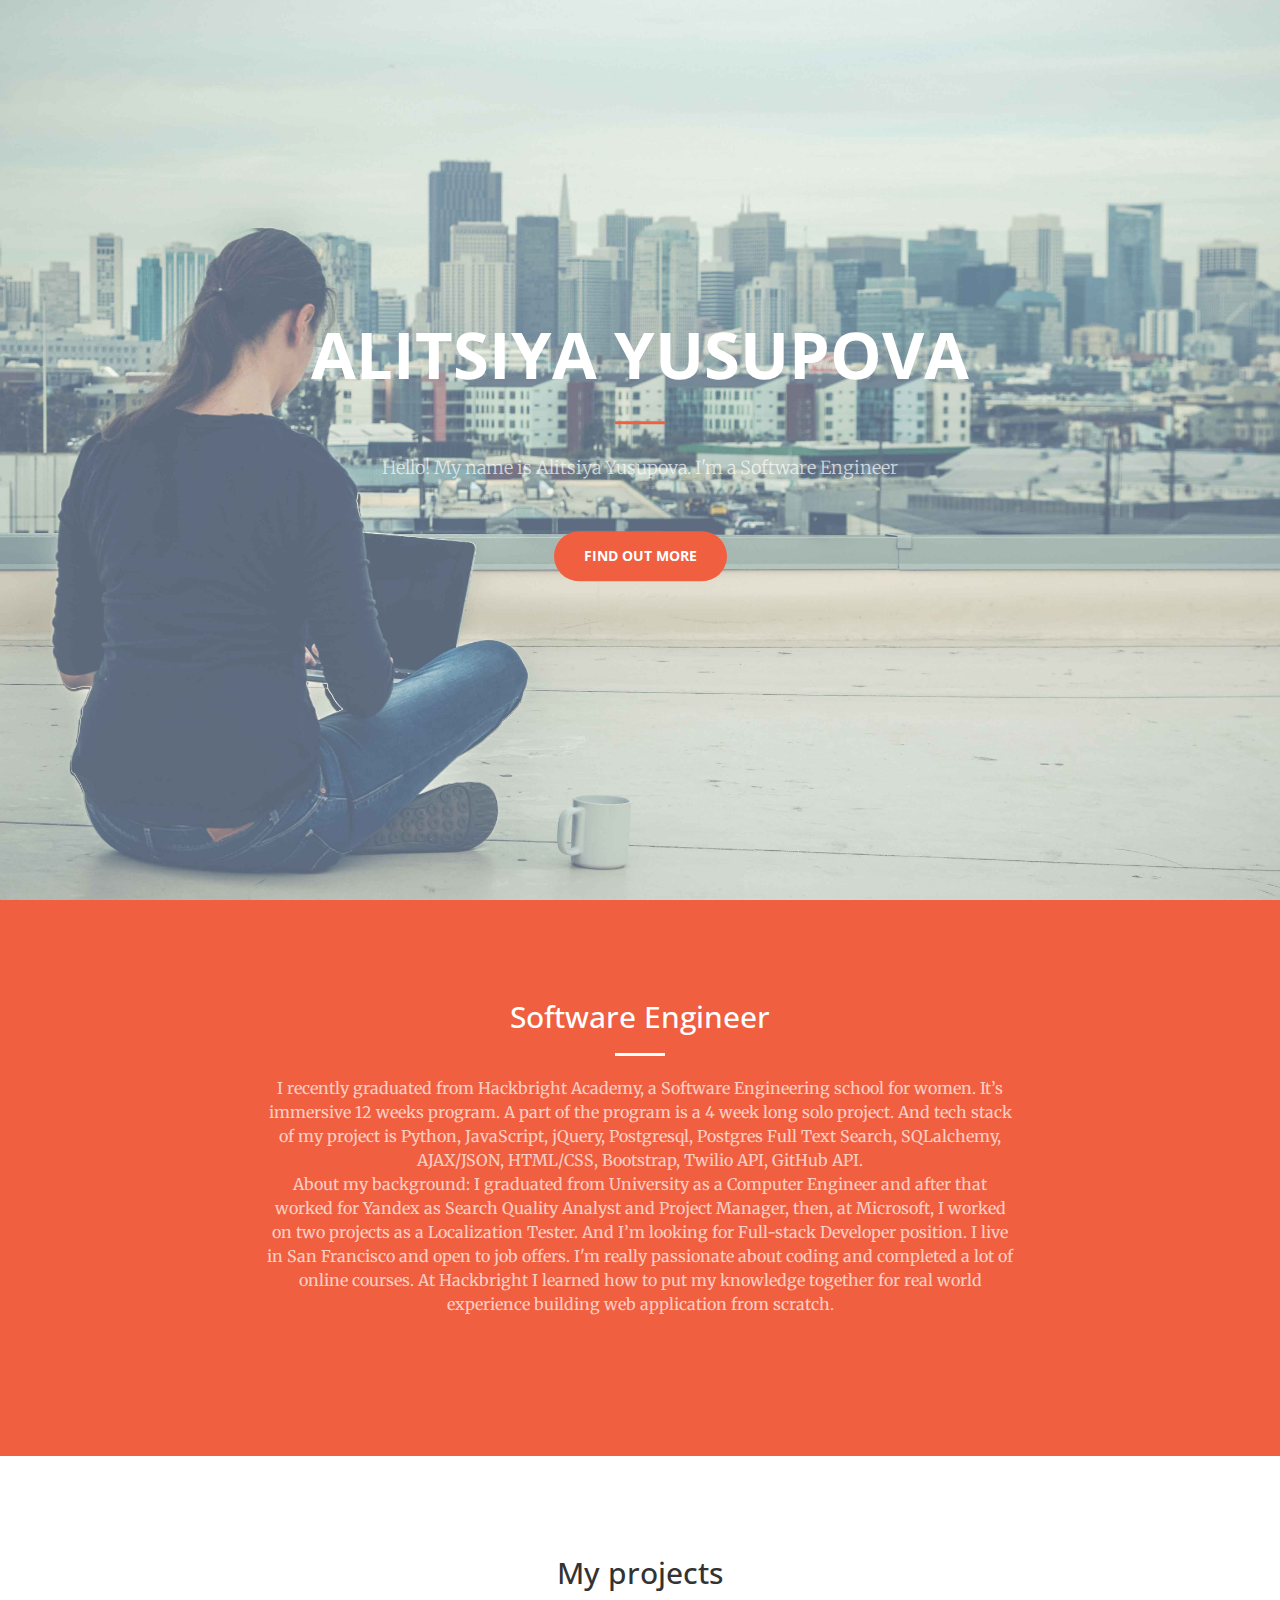
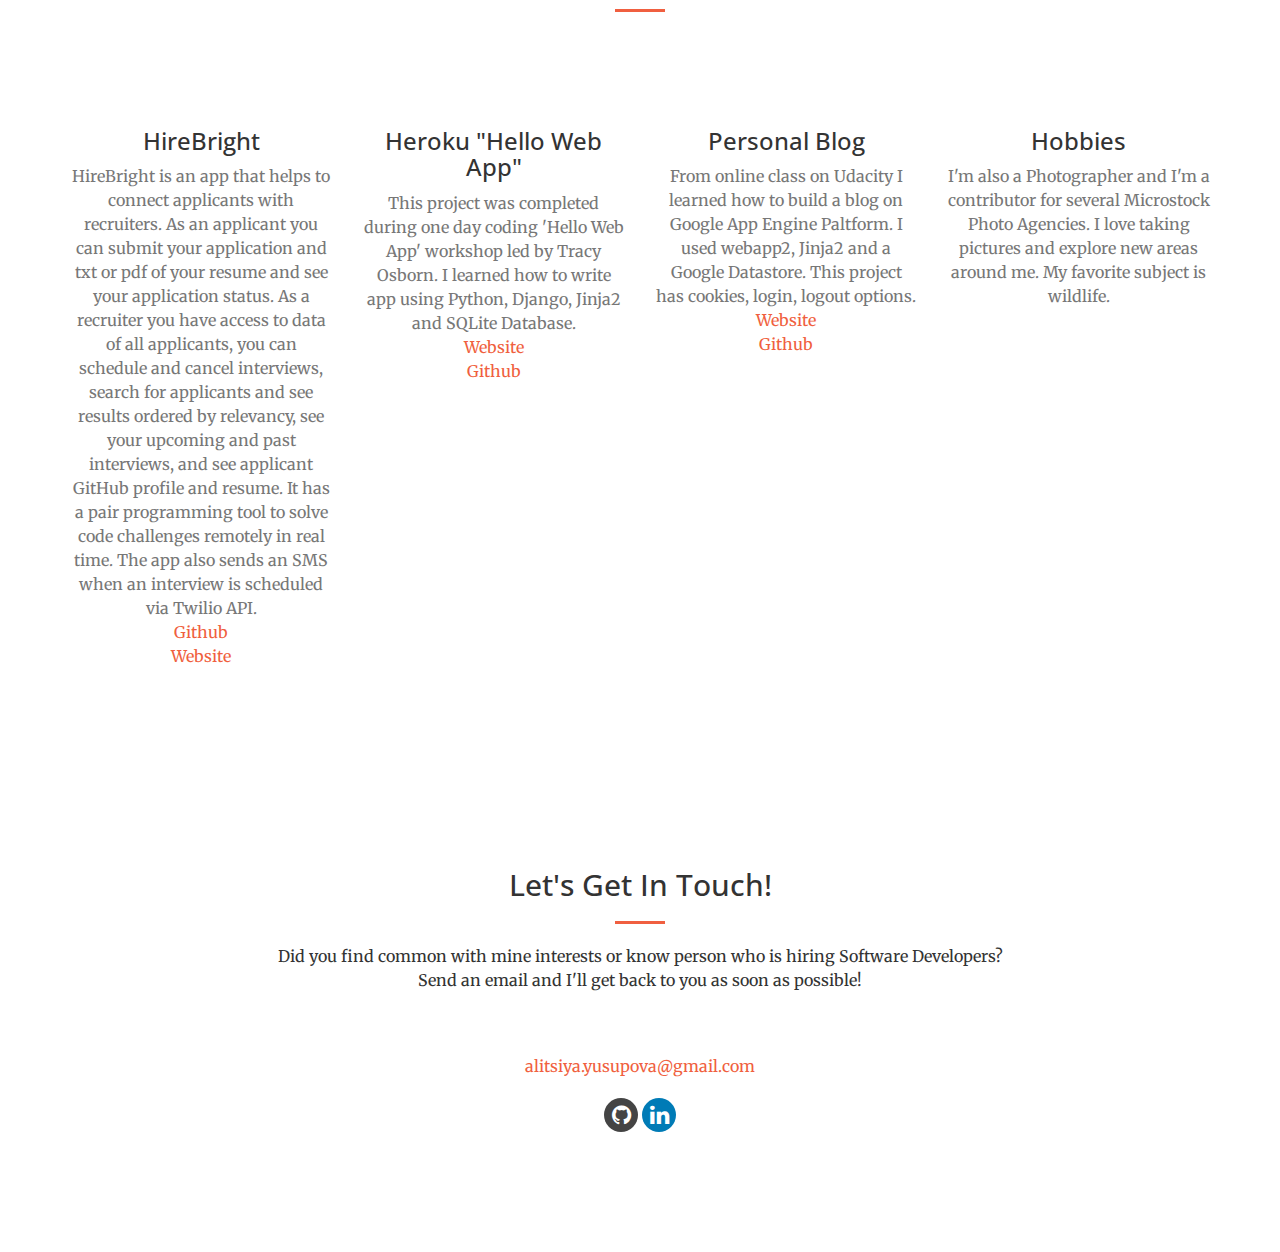
==== commit 945fdeae: "Br added and typo fix" ====
--- a/index.html
+++ b/index.html
@@ -54,7 +54,7 @@
                     <h2 class="section-heading">Software Engineer</h2>
                     <hr class="light">
                     <p class="text-faded">
-                        I recently graduated from Hackbright Academy, a Software Engineering school for women. It’s immersive 12 weeks program. A part of the program is a 4 weel long solo project. And tech stack of my project is Python, JavaScript, jQuery, Postgresql, Postgres Full Text Search, SQLalchemy, AJAX/JSON, HTML/CSS, Bootstrap. 
+                        I recently graduated from Hackbright Academy, a Software Engineering school for women. It’s immersive 12 weeks program. A part of the program is a 4 week long solo project. And tech stack of my project is Python, JavaScript, jQuery, Postgresql, Postgres Full Text Search, SQLalchemy, AJAX/JSON, HTML/CSS, Bootstrap, Twilio API, GitHub API. <br>
                         About my background: I graduated from University as a Computer Engineer and after that worked for Yandex as Search Quality Analyst and Project Manager, then, at Microsoft, I worked on two projects as a Localization Tester. And I’m looking for Full-stack Developer position. I live in San Francisco and open to job offers. I'm really passionate about coding and completed a lot of online courses. At Hackbright I learned how to put my knowledge together for real world experience building web application from scratch.</p>
                         <img src="img/alitsiyah-yusupova.jpg" alt="" width=200>
                 </div>
